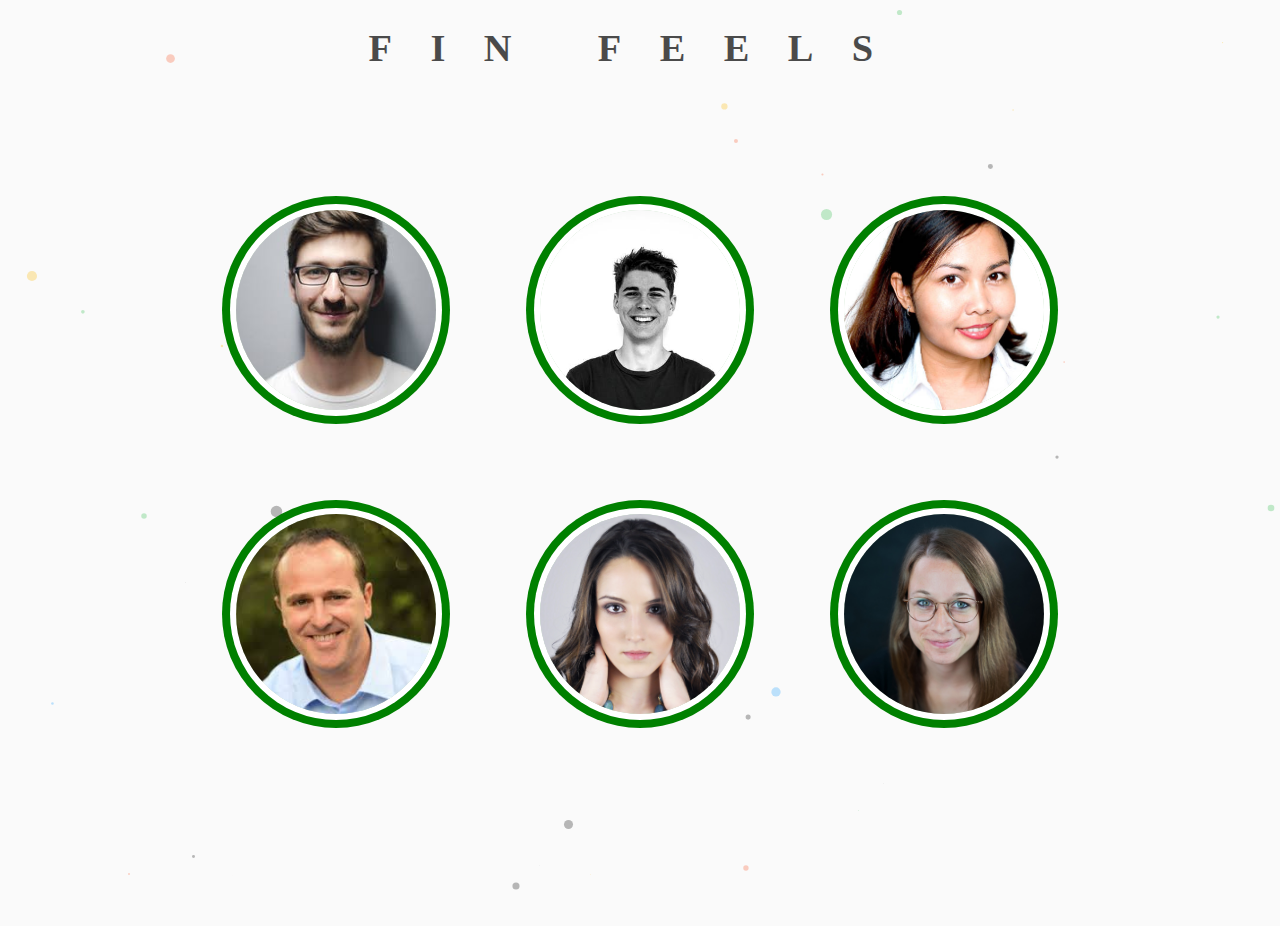
==== index.html @ 68ea3d64 "Day One Completion" ====
<!DOCTYPE html>
<html lang="en">

<head>
	<meta charset="utf-8">
	<meta name="viewport" content="width=device-width, initial-scale=1.0, maximum-scale=1.0, user-scalable=0">
	<link rel="stylesheet" href="index.css">
	<title>FinFeelings</title>
</head>

<body>
	<div id="main">
		<div id="title">
			<h1>FIN FEELS</h1>
		</div>
		<div id="profiles">
			<div class="bubble" id="b1" style="background-image: url(p1.jpeg)">
			</div>
			<div class="bubble" id="b2" style="background-image: url(p2.jpeg)">
			</div>
			<div class="bubble" id="b3" style="background-image: url(p3.jpeg)">
			</div>
			<div class="bubble" id="b4" style="background-image: url(p4.jpeg)">
			</div>
			<div class="bubble" id="b5" style="background-image: url(p5.jpeg)">
			</div>
			<div class="bubble" id="b6" style="background-image: url(p6.jpeg)">
			</div>
			<div class="bubble" id="b7" style="background-image: url(p7.jpeg)">
			</div>
			<div class="bubble" id="b8" style="background-image: url(p8.jpeg)">
			</div>
			<div class="bubble" id="b9" style="background-image: url(p9.jpeg)">
			</div>
			<div class="bubble" id="b10" style="background-image: url(p10.jpeg)">
			</div>
			<div class="bubble" id="b11">
			</div>
			<div class="bubble" id="b12">
			</div>
			<div class="bubble" id="b13">
			</div>
			<div class="bubble" id="b14">
			</div>
			<div class="bubble" id="b15">
			</div>
			<div class="bubble" id="b16">
			</div>
			<div class="bubble" id="b17">
			</div>
			<div class="bubble" id="b18">
			</div>
			<div class="bubble" id="b19">
			</div>
			<div class="bubble" id="b20">
			</div>
		</div>
		<!--<div id="bottom"></div>-->
	</div>
</body>

<script src="ball.js"></script>
<script src="index.js"></script>

</html>
---- index.css ----
/* index.css */
html {
	height:100%;
}

body {
	height:100%;
  	margin:0;
  	padding:0;
  	background: #FAFAFA;
}

#title {
	width: 100%;
	height: 10%;
}

#title h1 {
	text-align: center;
	font-size: 3vmax;
	letter-spacing: 3vw;
	opacity: .7;
}

.ball {
  	position: absolute;
  	border-radius: 100%;
  	opacity: 0.3;
  	z-index: -1;
}

#profiles {
	width: 80vw;
	max-height: 70vh;
	margin: auto;
	margin-top: 10vh;
	text-align: center;
	overflow: scroll;
}

.bubble {
	border-radius: 50%;
	background-position: center;
	background-size: cover;
	width: 200px;
	height: 200px;
	display: inline-block;
	margin: 50px;
	box-shadow: 0 0 0 3px white, 
                0 0 0 6px white, 
                0 0 0 14px green;
    z-index: 5;
}

.bubble:hover {
	cursor: pointer;
	opacity: .5;
}

#bottom {
	width: 100%;
	height: 25px;
	background: black;
	margin-top: 50px;
	margin-bottom: 0;
}
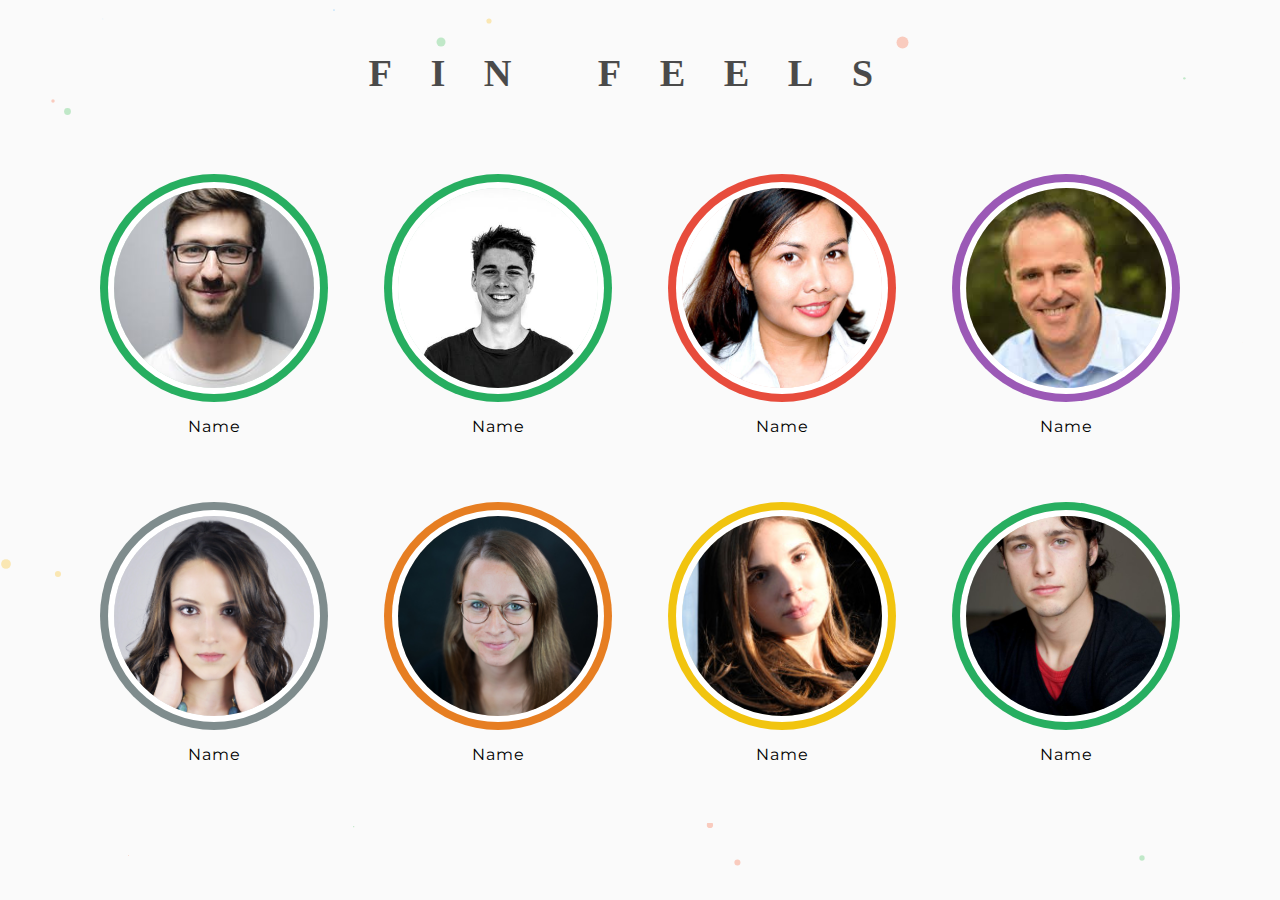
==== commit 82b90a67: "Update Home Page" ====
--- a/index.html
+++ b/index.html
@@ -4,6 +4,7 @@
 <head>
 	<meta charset="utf-8">
 	<meta name="viewport" content="width=device-width, initial-scale=1.0, maximum-scale=1.0, user-scalable=0">
+	<link href="https://fonts.googleapis.com/css?family=Montserrat" rel="stylesheet">
 	<link rel="stylesheet" href="index.css">
 	<title>FinFeelings</title>
 </head>
@@ -13,50 +14,90 @@
 		<div id="title">
 			<h1>FIN FEELS</h1>
 		</div>
-		<div id="profiles">
-			<div class="bubble" id="b1" style="background-image: url(p1.jpeg)">
+		<div id="profiles" onscroll="resize()">
+			<div class="profile">
+				<div class="bubble bubble-happy" id="b1" style="background-image: url(p1.jpeg)"></div>
+				<span>Name</span>
 			</div>
-			<div class="bubble" id="b2" style="background-image: url(p2.jpeg)">
+			<div class="profile">
+				<div class="bubble bubble-happy" id="b2" style="background-image: url(p2.jpeg)"></div>
+				<span>Name</span>
 			</div>
-			<div class="bubble" id="b3" style="background-image: url(p3.jpeg)">
+			<div class="profile">
+				<div class="bubble bubble-angry" id="b3" style="background-image: url(p3.jpeg)"></div>
+				<span>Name</span>
 			</div>
-			<div class="bubble" id="b4" style="background-image: url(p4.jpeg)">
+			<div class="profile">
+				<div class="bubble bubble-inspired" id="b4" style="background-image: url(p4.jpeg)"></div>
+				<span>Name</span>
 			</div>
-			<div class="bubble" id="b5" style="background-image: url(p5.jpeg)">
+			<div class="profile">
+				<div class="bubble bubble-other" id="b5" style="background-image: url(p5.jpeg)"></div>
+				<span>Name</span>
 			</div>
-			<div class="bubble" id="b6" style="background-image: url(p6.jpeg)">
+			<div class="profile">
+				<div class="bubble bubble-friendly" id="b6" style="background-image: url(p6.jpeg)"></div>
+				<span>Name</span>
 			</div>
-			<div class="bubble" id="b7" style="background-image: url(p7.jpeg)">
+			<div class="profile">
+				<div class="bubble bubble-surprised" id="b7" style="background-image: url(p7.jpeg)"></div>
+				<span>Name</span>
 			</div>
-			<div class="bubble" id="b8" style="background-image: url(p8.jpeg)">
+			<div class="profile">
+				<div class="bubble bubble-happy" id="b8" style="background-image: url(p8.jpeg)"></div>
+				<span>Name</span>
 			</div>
-			<div class="bubble" id="b9" style="background-image: url(p9.jpeg)">
+			<div class="profile">
+				<div class="bubble bubble-sad" id="b9" style="background-image: url(p9.jpeg)"></div>
+				<span>Name</span>
 			</div>
-			<div class="bubble" id="b10" style="background-image: url(p10.jpeg)">
+			<div class="profile">
+				<div class="bubble bubble-sad" id="b10" style="background-image: url(p10.jpeg)"></div>
+				<span>Name</span>
 			</div>
-			<div class="bubble" id="b11">
+			<div class="profile">
+				<div class="bubble bubble-happy" id="b11" style="background-image: url(avatar.jpeg)"></div>
+				<span>Name</span>
 			</div>
-			<div class="bubble" id="b12">
+			<div class="profile">
+				<div class="bubble bubble-angry" id="b12" style="background-image: url(avatar.jpeg)"></div>
+				<span>Name</span>
 			</div>
-			<div class="bubble" id="b13">
+			<div class="profile">
+				<div class="bubble bubble-inspired" id="b13" style="background-image: url(avatar.jpeg)"></div>
+				<span>Name</span>
 			</div>
-			<div class="bubble" id="b14">
+			<div class="profile">
+				<div class="bubble bubble-happy" id="b14" style="background-image: url(avatar.jpeg)"></div>
+				<span>Name</span>
 			</div>
-			<div class="bubble" id="b15">
+			<div class="profile">
+				<div class="bubble bubble-happy" id="b15" style="background-image: url(avatar.jpeg)"></div>
+				<span>Name</span>
 			</div>
-			<div class="bubble" id="b16">
+			<div class="profile">
+				<div class="bubble bubble-happy" id="b16" style="background-image: url(avatar.jpeg)"></div>
+				<span>Name</span>
 			</div>
-			<div class="bubble" id="b17">
+			<div class="profile">
+				<div class="bubble bubble-happy" id="b17" style="background-image: url(avatar.jpeg)"></div>
+				<span>Name</span>
 			</div>
-			<div class="bubble" id="b18">
+			<div class="profile">
+				<div class="bubble bubble-happy" id="b18" style="background-image: url(avatar.jpeg)"></div>
+				<span>Name</span>
 			</div>
-			<div class="bubble" id="b19">
+			<div class="profile">
+				<div class="bubble bubble-happy" id="b19" style="background-image: url(avatar.jpeg)"></div>
+				<span>Name</span>
 			</div>
-			<div class="bubble" id="b20">
+			<div class="profile">
+				<div class="bubble bubble-happy" id="b20" style="background-image: url(avatar.jpeg)"></div>
+				<span>Name</span>
 			</div>
 		</div>
-		<!--<div id="bottom"></div>-->
 	</div>
+	<!--<div id="footer"></div>-->
 </body>
 
 <script src="ball.js"></script>
--- a/index.css
+++ b/index.css
@@ -1,4 +1,8 @@
 /* index.css */
+
+
+
+/* ----- Overall Section ----- */
 html {
 	height:100%;
 }
@@ -10,9 +14,16 @@
   	background: #FAFAFA;
 }
 
+#main {
+	height: 100%;
+}
+
+
+/* ----- Header Section----- */
 #title {
 	width: 100%;
 	height: 10%;
+	padding-top: 2%;
 }
 
 #title h1 {
@@ -22,6 +33,9 @@
 	opacity: .7;
 }
 
+
+
+/* ----- Background Balls Section ----- */
 .ball {
   	position: absolute;
   	border-radius: 100%;
@@ -29,27 +43,39 @@
   	z-index: -1;
 }
 
+
+
+/* ----- ScrollBar Section ----- */
+::-webkit-scrollbar {
+    width: 0px;  /* remove scrollbar space */
+}
+
+
+
+/* ----- ScrollBar Section ----- */
 #profiles {
-	width: 80vw;
-	max-height: 70vh;
+	width: 90vw;
+	max-height: 75%;
 	margin: auto;
-	margin-top: 10vh;
+	margin-top: 2.5%;
+	margin-bottom: 0;
 	text-align: center;
 	overflow: scroll;
+	overflow-x: hidden;
+	background: #FAFAFA;
 }
 
-.bubble {
-	border-radius: 50%;
-	background-position: center;
-	background-size: cover;
-	width: 200px;
-	height: 200px;
+.profile {
 	display: inline-block;
-	margin: 50px;
-	box-shadow: 0 0 0 3px white, 
-                0 0 0 6px white, 
-                0 0 0 14px green;
-    z-index: 5;
+	margin: 40px;
+}
+
+.profile span {
+	display: block;
+	margin-top: 25px;
+	font-family: Montserrat;
+	font-size: 16px;
+	letter-spacing: 1px;
 }
 
 .bubble:hover {
@@ -57,10 +83,67 @@
 	opacity: .5;
 }
 
-#bottom {
+.bubble {
+	border-radius: 50%;
+	background-position: center;
+	background-size: cover;
+	display: inline-block;
+	width: 200px;
+	height: 200px;
+	z-index: 5
+}
+
+.bubble-inspired {
+	box-shadow: 0 0 0 3px white, 
+                0 0 0 6px white, 
+                0 0 0 14px #9b59b6;
+}
+
+.bubble-sad {
+	box-shadow: 0 0 0 3px white, 
+                0 0 0 6px white, 
+                0 0 0 14px #3498db;
+}
+
+.bubble-happy {
+	box-shadow: 0 0 0 3px white, 
+                0 0 0 6px white, 
+                0 0 0 14px #27ae60;
+}
+
+.bubble-surprised {
+	box-shadow: 0 0 0 3px white, 
+                0 0 0 6px white, 
+                0 0 0 14px #f1c40f;
+}
+
+.bubble-friendly {
+	box-shadow: 0 0 0 3px white, 
+                0 0 0 6px white, 
+                0 0 0 14px #e67e22;
+}
+
+.bubble-angry {
+	box-shadow: 0 0 0 3px white, 
+                0 0 0 6px white, 
+                0 0 0 14px #e74c3c;
+}
+
+.bubble-other {
+	box-shadow: 0 0 0 3px white, 
+                0 0 0 6px white, 
+                0 0 0 14px #7f8c8d;
+}
+
+
+
+/* ----- Footer Section----- */
+#footer {
 	width: 100%;
-	height: 25px;
-	background: black;
-	margin-top: 50px;
-	margin-bottom: 0;
+	height: 10px;
+	background: white;
+	position: fixed;
+	left: 0;
+	bottom: 0;
+	padding: 0;
 }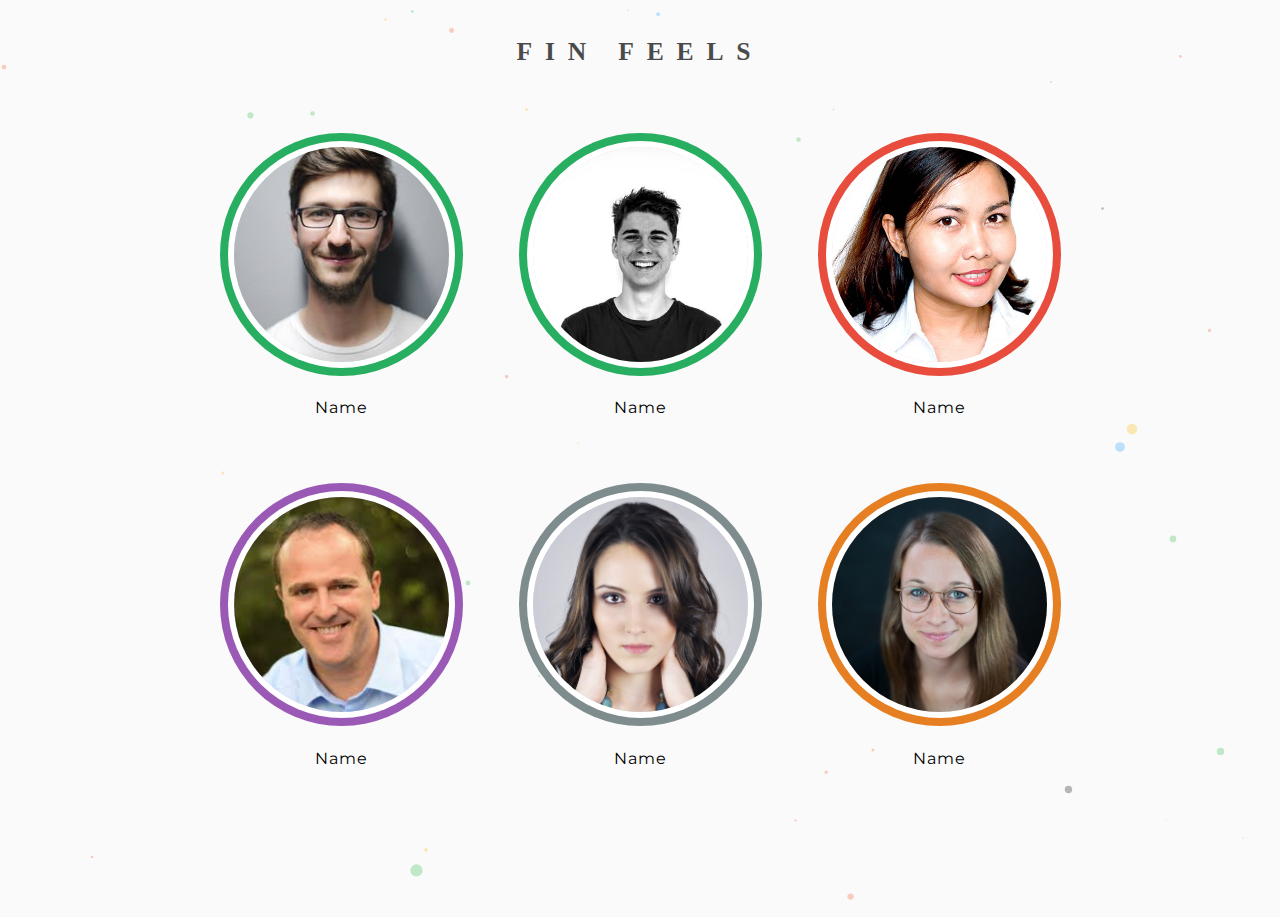
==== commit 0624dedb: "Merge branch 'master' of https://github.com/jamcorr44/fin-feelings" ====
--- a/index.html
+++ b/index.html
@@ -14,7 +14,7 @@
 		<div id="title">
 			<h1>FIN FEELS</h1>
 		</div>
-		<div id="profiles" onscroll="resize()">
+		<div id="profiles">
 			<div class="profile">
 				<div class="bubble bubble-happy" id="b1" style="background-image: url(p1.jpeg)"></div>
 				<span>Name</span>
--- a/index.css
+++ b/index.css
@@ -23,14 +23,14 @@
 #title {
 	width: 100%;
 	height: 10%;
-	padding-top: 2%;
 }
 
 #title h1 {
 	text-align: center;
-	font-size: 3vmax;
-	letter-spacing: 3vw;
+	font-size: 2vmax;
+	letter-spacing: 1vw;
 	opacity: .7;
+	padding-top: 20px;
 }
 
 
@@ -55,14 +55,13 @@
 /* ----- ScrollBar Section ----- */
 #profiles {
 	width: 90vw;
-	max-height: 75%;
+	max-height: 80%;
 	margin: auto;
-	margin-top: 2.5%;
 	margin-bottom: 0;
 	text-align: center;
 	overflow: scroll;
 	overflow-x: hidden;
-	background: #FAFAFA;
+	background: none;
 }
 
 .profile {
@@ -72,7 +71,7 @@
 
 .profile span {
 	display: block;
-	margin-top: 25px;
+	margin-top: 15%;
 	font-family: Montserrat;
 	font-size: 16px;
 	letter-spacing: 1px;
@@ -88,9 +87,8 @@
 	background-position: center;
 	background-size: cover;
 	display: inline-block;
-	width: 200px;
-	height: 200px;
-	z-index: 5
+	width: 215px;
+	height: 215px;
 }
 
 .bubble-inspired {
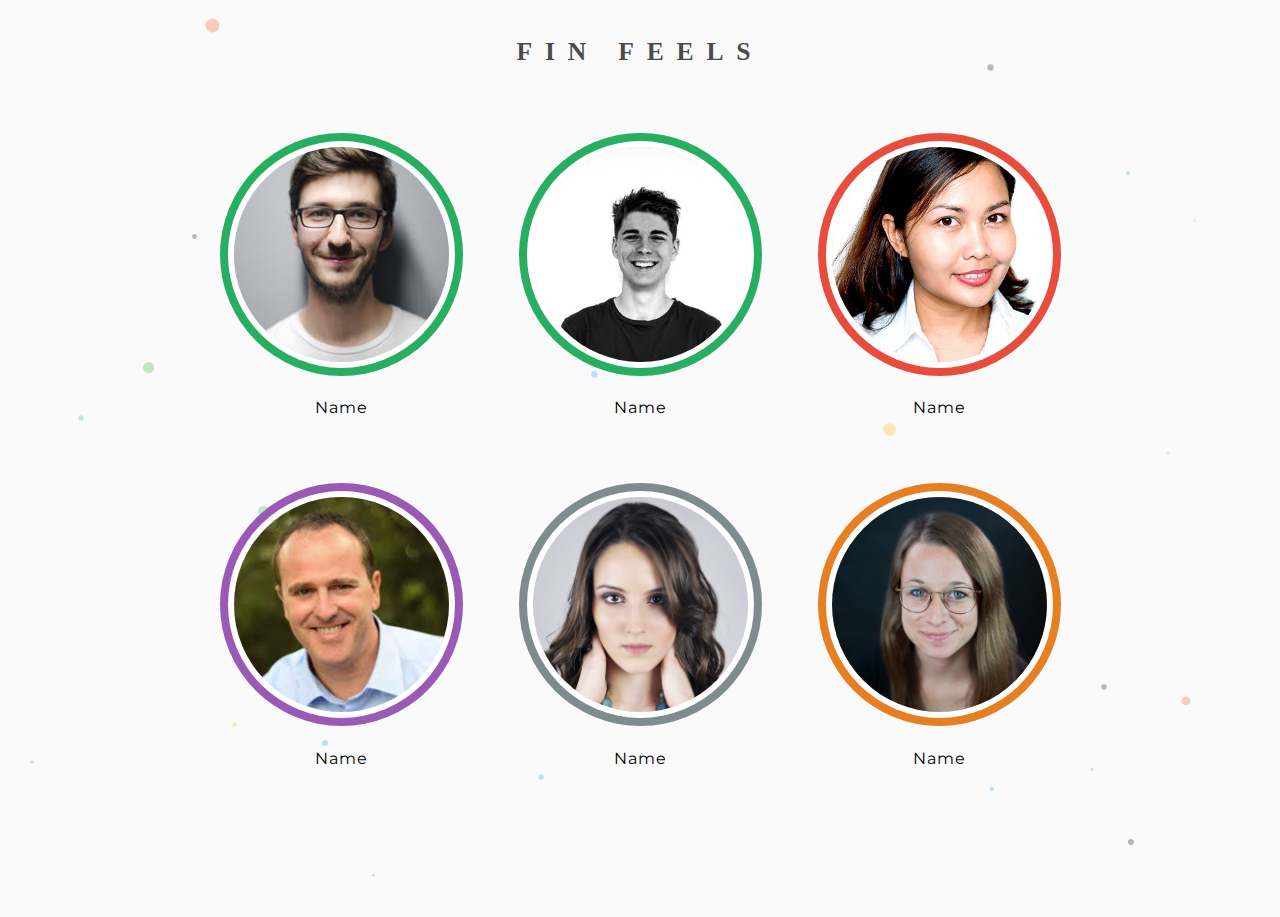
==== commit 7e25b6cf: "restructured the files" ====
--- a/index.html
+++ b/index.html
@@ -5,7 +5,7 @@
 	<meta charset="utf-8">
 	<meta name="viewport" content="width=device-width, initial-scale=1.0, maximum-scale=1.0, user-scalable=0">
 	<link href="https://fonts.googleapis.com/css?family=Montserrat" rel="stylesheet">
-	<link rel="stylesheet" href="index.css">
+	<link rel="stylesheet" href="css/index.css">
 	<title>FinFeelings</title>
 </head>
 
@@ -16,83 +16,83 @@
 		</div>
 		<div id="profiles">
 			<div class="profile">
-				<div class="bubble bubble-happy" id="b1" style="background-image: url(p1.jpeg)"></div>
+				<div class="bubble bubble-happy" id="b1" style="background-image: url(images/p1.jpeg)"></div>
 				<span>Name</span>
 			</div>
 			<div class="profile">
-				<div class="bubble bubble-happy" id="b2" style="background-image: url(p2.jpeg)"></div>
+				<div class="bubble bubble-happy" id="b2" style="background-image: url(images/p2.jpeg)"></div>
 				<span>Name</span>
 			</div>
 			<div class="profile">
-				<div class="bubble bubble-angry" id="b3" style="background-image: url(p3.jpeg)"></div>
+				<div class="bubble bubble-angry" id="b3" style="background-image: url(images/p3.jpeg)"></div>
 				<span>Name</span>
 			</div>
 			<div class="profile">
-				<div class="bubble bubble-inspired" id="b4" style="background-image: url(p4.jpeg)"></div>
+				<div class="bubble bubble-inspired" id="b4" style="background-image: url(images/p4.jpeg)"></div>
 				<span>Name</span>
 			</div>
 			<div class="profile">
-				<div class="bubble bubble-other" id="b5" style="background-image: url(p5.jpeg)"></div>
+				<div class="bubble bubble-other" id="b5" style="background-image: url(images/p5.jpeg)"></div>
 				<span>Name</span>
 			</div>
 			<div class="profile">
-				<div class="bubble bubble-friendly" id="b6" style="background-image: url(p6.jpeg)"></div>
+				<div class="bubble bubble-friendly" id="b6" style="background-image: url(images/p6.jpeg)"></div>
 				<span>Name</span>
 			</div>
 			<div class="profile">
-				<div class="bubble bubble-surprised" id="b7" style="background-image: url(p7.jpeg)"></div>
+				<div class="bubble bubble-surprised" id="b7" style="background-image: url(images/p7.jpeg)"></div>
 				<span>Name</span>
 			</div>
 			<div class="profile">
-				<div class="bubble bubble-happy" id="b8" style="background-image: url(p8.jpeg)"></div>
+				<div class="bubble bubble-happy" id="b8" style="background-image: url(images/p8.jpeg)"></div>
 				<span>Name</span>
 			</div>
 			<div class="profile">
-				<div class="bubble bubble-sad" id="b9" style="background-image: url(p9.jpeg)"></div>
+				<div class="bubble bubble-sad" id="b9" style="background-image: url(images/p9.jpeg)"></div>
 				<span>Name</span>
 			</div>
 			<div class="profile">
-				<div class="bubble bubble-sad" id="b10" style="background-image: url(p10.jpeg)"></div>
+				<div class="bubble bubble-sad" id="b10" style="background-image: url(images/p10.jpeg)"></div>
 				<span>Name</span>
 			</div>
 			<div class="profile">
-				<div class="bubble bubble-happy" id="b11" style="background-image: url(avatar.jpeg)"></div>
+				<div class="bubble bubble-happy" id="b11" style="background-image: url(images/avatar.jpeg)"></div>
 				<span>Name</span>
 			</div>
 			<div class="profile">
-				<div class="bubble bubble-angry" id="b12" style="background-image: url(avatar.jpeg)"></div>
+				<div class="bubble bubble-angry" id="b12" style="background-image: url(images/avatar.jpeg)"></div>
 				<span>Name</span>
 			</div>
 			<div class="profile">
-				<div class="bubble bubble-inspired" id="b13" style="background-image: url(avatar.jpeg)"></div>
+				<div class="bubble bubble-inspired" id="b13" style="background-image: url(images/avatar.jpeg)"></div>
 				<span>Name</span>
 			</div>
 			<div class="profile">
-				<div class="bubble bubble-happy" id="b14" style="background-image: url(avatar.jpeg)"></div>
+				<div class="bubble bubble-happy" id="b14" style="background-image: url(images/avatar.jpeg)"></div>
 				<span>Name</span>
 			</div>
 			<div class="profile">
-				<div class="bubble bubble-happy" id="b15" style="background-image: url(avatar.jpeg)"></div>
+				<div class="bubble bubble-happy" id="b15" style="background-image: url(images/avatar.jpeg)"></div>
 				<span>Name</span>
 			</div>
 			<div class="profile">
-				<div class="bubble bubble-happy" id="b16" style="background-image: url(avatar.jpeg)"></div>
+				<div class="bubble bubble-happy" id="b16" style="background-image: url(images/avatar.jpeg)"></div>
 				<span>Name</span>
 			</div>
 			<div class="profile">
-				<div class="bubble bubble-happy" id="b17" style="background-image: url(avatar.jpeg)"></div>
+				<div class="bubble bubble-happy" id="b17" style="background-image: url(images/avatar.jpeg)"></div>
 				<span>Name</span>
 			</div>
 			<div class="profile">
-				<div class="bubble bubble-happy" id="b18" style="background-image: url(avatar.jpeg)"></div>
+				<div class="bubble bubble-happy" id="b18" style="background-image: url(images/avatar.jpeg)"></div>
 				<span>Name</span>
 			</div>
 			<div class="profile">
-				<div class="bubble bubble-happy" id="b19" style="background-image: url(avatar.jpeg)"></div>
+				<div class="bubble bubble-happy" id="b19" style="background-image: url(images/avatar.jpeg)"></div>
 				<span>Name</span>
 			</div>
 			<div class="profile">
-				<div class="bubble bubble-happy" id="b20" style="background-image: url(avatar.jpeg)"></div>
+				<div class="bubble bubble-happy" id="b20" style="background-image: url(images/avatar.jpeg)"></div>
 				<span>Name</span>
 			</div>
 		</div>
@@ -100,7 +100,7 @@
 	<!--<div id="footer"></div>-->
 </body>
 
-<script src="ball.js"></script>
-<script src="index.js"></script>
+<script src="js/ball.js"></script>
+<script src="js/index.js"></script>
 
 </html>--- a/css/index.css
+++ b/css/index.css
@@ -0,0 +1,147 @@
+/* index.css */
+
+
+
+/* ----- Overall Section ----- */
+html {
+	height:100%;
+}
+
+body {
+	height:100%;
+  	margin:0;
+  	padding:0;
+  	background: #FAFAFA;
+}
+
+#main {
+	height: 100%;
+}
+
+
+/* ----- Header Section----- */
+#title {
+	width: 100%;
+	height: 10%;
+}
+
+#title h1 {
+	text-align: center;
+	font-size: 2vmax;
+	letter-spacing: 1vw;
+	opacity: .7;
+	padding-top: 20px;
+}
+
+
+
+/* ----- Background Balls Section ----- */
+.ball {
+  	position: absolute;
+  	border-radius: 100%;
+  	opacity: 0.3;
+  	z-index: -1;
+}
+
+
+
+/* ----- ScrollBar Section ----- */
+::-webkit-scrollbar {
+    width: 0px;  /* remove scrollbar space */
+}
+
+
+
+/* ----- ScrollBar Section ----- */
+#profiles {
+	width: 90vw;
+	max-height: 80%;
+	margin: auto;
+	margin-bottom: 0;
+	text-align: center;
+	overflow: scroll;
+	overflow-x: hidden;
+	background: none;
+}
+
+.profile {
+	display: inline-block;
+	margin: 40px;
+}
+
+.profile span {
+	display: block;
+	margin-top: 15%;
+	font-family: Montserrat;
+	font-size: 16px;
+	letter-spacing: 1px;
+}
+
+.bubble:hover {
+	cursor: pointer;
+	opacity: .5;
+}
+
+.bubble {
+	border-radius: 50%;
+	background-position: center;
+	background-size: cover;
+	display: inline-block;
+	width: 215px;
+	height: 215px;
+}
+
+.bubble-inspired {
+	box-shadow: 0 0 0 3px white, 
+                0 0 0 6px white, 
+                0 0 0 14px #9b59b6;
+}
+
+.bubble-sad {
+	box-shadow: 0 0 0 3px white, 
+                0 0 0 6px white, 
+                0 0 0 14px #3498db;
+}
+
+.bubble-happy {
+	box-shadow: 0 0 0 3px white, 
+                0 0 0 6px white, 
+                0 0 0 14px #27ae60;
+}
+
+.bubble-surprised {
+	box-shadow: 0 0 0 3px white, 
+                0 0 0 6px white, 
+                0 0 0 14px #f1c40f;
+}
+
+.bubble-friendly {
+	box-shadow: 0 0 0 3px white, 
+                0 0 0 6px white, 
+                0 0 0 14px #e67e22;
+}
+
+.bubble-angry {
+	box-shadow: 0 0 0 3px white, 
+                0 0 0 6px white, 
+                0 0 0 14px #e74c3c;
+}
+
+.bubble-other {
+	box-shadow: 0 0 0 3px white, 
+                0 0 0 6px white, 
+                0 0 0 14px #7f8c8d;
+}
+
+
+
+/* ----- Footer Section----- */
+#footer {
+	width: 100%;
+	height: 10px;
+	background: white;
+	position: fixed;
+	left: 0;
+	bottom: 0;
+	padding: 0;
+}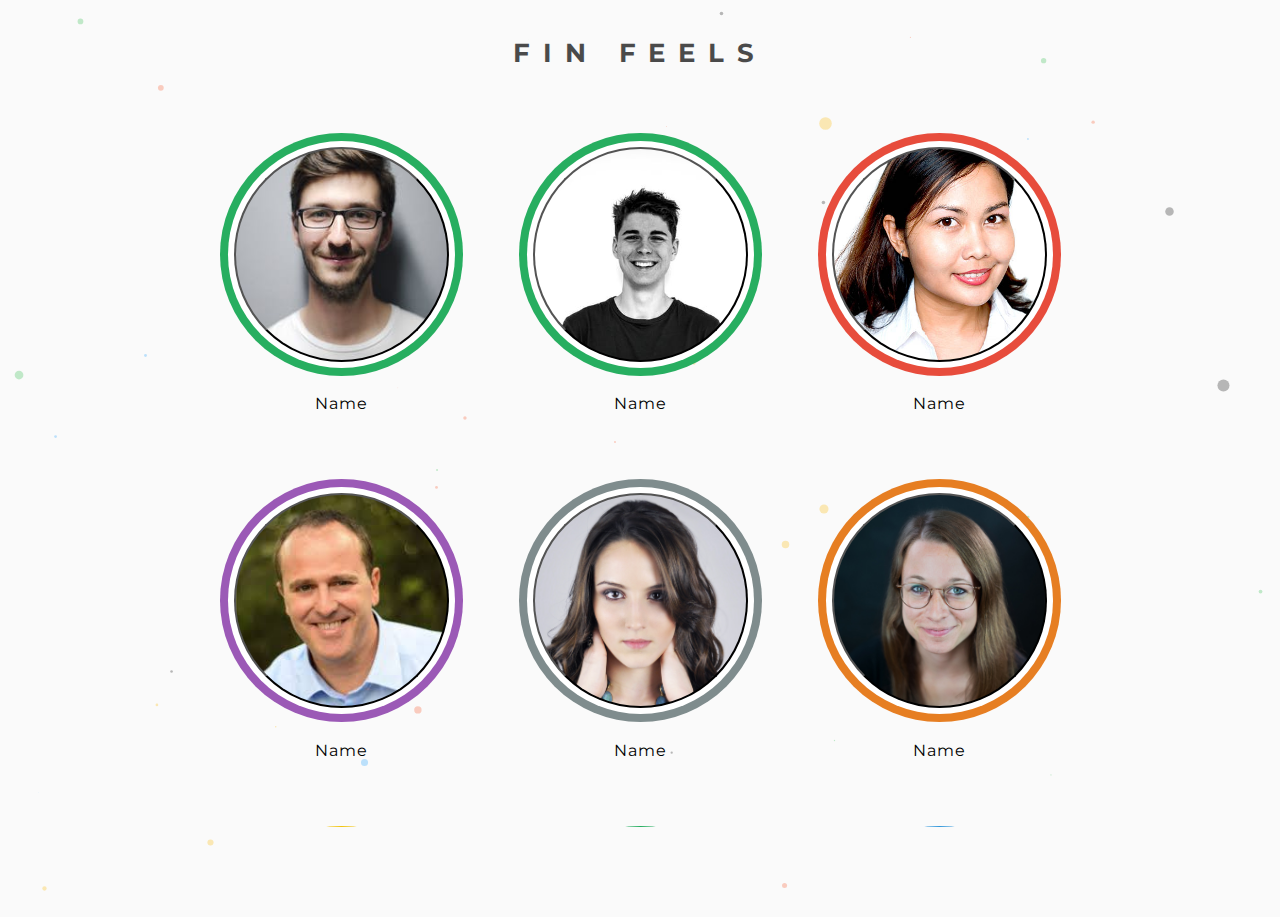
==== commit c20fb5c7: "Update UI" ====
--- a/index.html
+++ b/index.html
@@ -5,8 +5,13 @@
 	<meta charset="utf-8">
 	<meta name="viewport" content="width=device-width, initial-scale=1.0, maximum-scale=1.0, user-scalable=0">
 	<link href="https://fonts.googleapis.com/css?family=Montserrat" rel="stylesheet">
+	<link href="https://fonts.googleapis.com/css?family=Abril+Fatface" rel="stylesheet">
 	<link rel="stylesheet" href="css/index.css">
-	<title>FinFeelings</title>
+	<!-- animsition.css -->
+	<link rel="stylesheet" href="../dist/css/animsition.min.css">
+	<!-- jQuery -->
+	<script src="https://ajax.googleapis.com/ajax/libs/jquery/1.11.0/jquery.min.js"></script>
+	<title>Fin Feels</title>
 </head>
 
 <body>
@@ -16,83 +21,123 @@
 		</div>
 		<div id="profiles">
 			<div class="profile">
-				<div class="bubble bubble-happy" id="b1" style="background-image: url(images/p1.jpeg)"></div>
+				<a href="profile.html" class="animsition-link">
+					<button class="bubble bubble-happy hvr-grow" id="b1" style="background-image: url(images/p1.jpeg)"></button>
+				</a>
 				<span>Name</span>
 			</div>
 			<div class="profile">
-				<div class="bubble bubble-happy" id="b2" style="background-image: url(images/p2.jpeg)"></div>
+				<a href="profile.html">
+					<button class="bubble bubble-happy hvr-grow" id="b2" style="background-image: url(images/p2.jpeg)"></button>
+				</a>
 				<span>Name</span>
 			</div>
 			<div class="profile">
-				<div class="bubble bubble-angry" id="b3" style="background-image: url(images/p3.jpeg)"></div>
+				<a href="profile.html">
+					<button class="bubble bubble-angry hvr-grow" id="b3" style="background-image: url(images/p3.jpeg)"></button>
+				</a>
 				<span>Name</span>
 			</div>
 			<div class="profile">
-				<div class="bubble bubble-inspired" id="b4" style="background-image: url(images/p4.jpeg)"></div>
+				<a href="profile.html">
+					<button class="bubble bubble-inspired hvr-grow" id="b4" style="background-image: url(images/p4.jpeg)"></button>
+				</a>
 				<span>Name</span>
 			</div>
 			<div class="profile">
-				<div class="bubble bubble-other" id="b5" style="background-image: url(images/p5.jpeg)"></div>
+				<a href="profile.html">
+					<button class="bubble bubble-other hvr-grow" id="b5" style="background-image: url(images/p5.jpeg)"></button>
+				</a>
 				<span>Name</span>
 			</div>
 			<div class="profile">
-				<div class="bubble bubble-friendly" id="b6" style="background-image: url(images/p6.jpeg)"></div>
+				<a href="profile.html">
+					<button class="bubble bubble-friendly hvr-grow" id="b6" style="background-image: url(images/p6.jpeg)"></button>
+				</a>
 				<span>Name</span>
 			</div>
 			<div class="profile">
-				<div class="bubble bubble-surprised" id="b7" style="background-image: url(images/p7.jpeg)"></div>
+				<a href="profile.html">
+					<button class="bubble bubble-surprised hvr-grow" id="b7" style="background-image: url(images/p7.jpeg)"></button>
+				</a>
 				<span>Name</span>
 			</div>
 			<div class="profile">
-				<div class="bubble bubble-happy" id="b8" style="background-image: url(images/p8.jpeg)"></div>
+				<a href="profile.html">
+					<button class="bubble bubble-happy hvr-grow" id="b8" style="background-image: url(images/p8.jpeg)"></button>
+				</a>
 				<span>Name</span>
 			</div>
 			<div class="profile">
-				<div class="bubble bubble-sad" id="b9" style="background-image: url(images/p9.jpeg)"></div>
+				<a href="profile.html">
+					<button class="bubble bubble-sad hvr-grow" id="b9" style="background-image: url(images/p9.jpeg)"></button>
+				</a>
 				<span>Name</span>
 			</div>
 			<div class="profile">
-				<div class="bubble bubble-sad" id="b10" style="background-image: url(images/p10.jpeg)"></div>
+				<a href="profile.html">
+					<button class="bubble bubble-sad hvr-grow" id="b10" style="background-image: url(images/p10.jpeg)"></button>
+				</a>
 				<span>Name</span>
 			</div>
 			<div class="profile">
-				<div class="bubble bubble-happy" id="b11" style="background-image: url(images/avatar.jpeg)"></div>
+				<a href="profile.html">
+					<button class="bubble bubble-happy hvr-grow" id="b11" style="background-image: url(images/avatar.jpeg)"></button>
+				</a>
 				<span>Name</span>
 			</div>
 			<div class="profile">
-				<div class="bubble bubble-angry" id="b12" style="background-image: url(images/avatar.jpeg)"></div>
+				<a href="profile.html">
+					<button class="bubble bubble-angry hvr-grow" id="b12" style="background-image: url(images/avatar.jpeg)"></button>
+				</a>
 				<span>Name</span>
 			</div>
 			<div class="profile">
-				<div class="bubble bubble-inspired" id="b13" style="background-image: url(images/avatar.jpeg)"></div>
+				<a href="profile.html">
+					<button class="bubble bubble-inspired hvr-grow" id="b13" style="background-image: url(images/avatar.jpeg)"></button>
+				</a>
 				<span>Name</span>
 			</div>
 			<div class="profile">
-				<div class="bubble bubble-happy" id="b14" style="background-image: url(images/avatar.jpeg)"></div>
+				<a href="profile.html">
+					<button class="bubble bubble-happy hvr-grow" id="b14" style="background-image: url(images/avatar.jpeg)"></button>
+				</a>
 				<span>Name</span>
 			</div>
 			<div class="profile">
-				<div class="bubble bubble-happy" id="b15" style="background-image: url(images/avatar.jpeg)"></div>
+				<a href="profile.html">
+					<button class="bubble bubble-happy hvr-grow" id="b15" style="background-image: url(images/avatar.jpeg)"></button>
+				</a>
 				<span>Name</span>
 			</div>
 			<div class="profile">
-				<div class="bubble bubble-happy" id="b16" style="background-image: url(images/avatar.jpeg)"></div>
+				<a href="profile.html">
+					<button class="bubble bubble-happy hvr-grow" id="b16" style="background-image: url(images/avatar.jpeg)"></button>
+				</a>
 				<span>Name</span>
 			</div>
 			<div class="profile">
-				<div class="bubble bubble-happy" id="b17" style="background-image: url(images/avatar.jpeg)"></div>
+				<a href="profile.html">
+					<button class="bubble bubble-happy hvr-grow" id="b17" style="background-image: url(images/avatar.jpeg)"></button>
+				</a>
 				<span>Name</span>
 			</div>
 			<div class="profile">
-				<div class="bubble bubble-happy" id="b18" style="background-image: url(images/avatar.jpeg)"></div>
+				<a href="profile.html">
+					<button class="bubble bubble-happy hvr-grow" id="b18" style="background-image: url(images/avatar.jpeg)"></button>
+				</a>
 				<span>Name</span>
 			</div>
 			<div class="profile">
-				<div class="bubble bubble-happy" id="b19" style="background-image: url(images/avatar.jpeg)"></div>
+				<a href="profile.html">
+					<button class="bubble bubble-happy hvr-grow" id="b19" style="background-image: url(images/avatar.jpeg)"></button>
+				</a>
 				<span>Name</span>
 			</div>
 			<div class="profile">
-				<div class="bubble bubble-happy" id="b20" style="background-image: url(images/avatar.jpeg)"></div>
+				<a href="profile.html">
+					<button class="bubble bubble-happy hvr-grow" id="b20" style="background-image: url(images/avatar.jpeg)"></button>
+				</a>
 				<span>Name</span>
 			</div>
 		</div>
@@ -102,5 +147,7 @@
 
 <script src="js/ball.js"></script>
 <script src="js/index.js"></script>
+<!-- animsition.js -->
+<script src="js/animsition.min.js"></script>
 
 </html>--- a/css/index.css
+++ b/css/index.css
@@ -27,6 +27,7 @@
 
 #title h1 {
 	text-align: center;
+	font-family: 'Montserrat';
 	font-size: 2vmax;
 	letter-spacing: 1vw;
 	opacity: .7;
@@ -79,7 +80,11 @@
 
 .bubble:hover {
 	cursor: pointer;
-	opacity: .5;
+	opacity: 0.9;
+}
+
+.bubble:focus {
+	outline:0;
 }
 
 .bubble {
@@ -144,4 +149,24 @@
 	left: 0;
 	bottom: 0;
 	padding: 0;
+}
+
+
+
+/* ----- Pop Button Section----- */
+/* ----- CSS Code by Ian Lunn----- */
+/* Grow */
+.hvr-grow {
+  display: inline-block;
+  vertical-align: middle;
+  -webkit-transform: perspective(1px) translateZ(0);
+  transform: perspective(1px) translateZ(0);
+  -webkit-transition-duration: 0.3s;
+  transition-duration: 0.3s;
+  -webkit-transition-property: transform;
+  transition-property: transform;
+}
+.hvr-grow:hover, .hvr-grow:focus, .hvr-grow:active {
+  -webkit-transform: scale(1.1);
+  transform: scale(1.1);
 }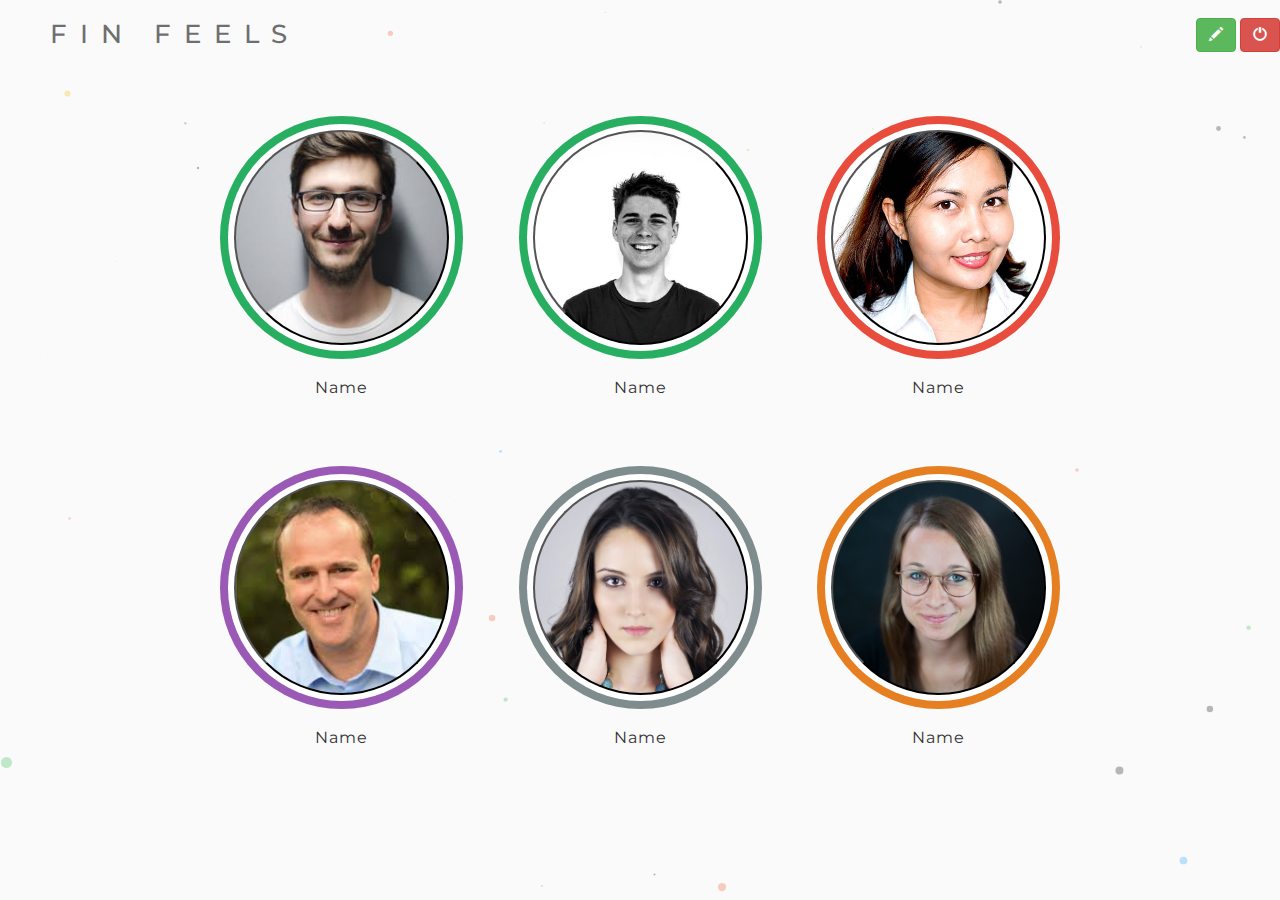
==== commit 256c2567: "Update swatch and home" ====
--- a/index.html
+++ b/index.html
@@ -6,18 +6,27 @@
 	<meta name="viewport" content="width=device-width, initial-scale=1.0, maximum-scale=1.0, user-scalable=0">
 	<link href="https://fonts.googleapis.com/css?family=Montserrat" rel="stylesheet">
 	<link href="https://fonts.googleapis.com/css?family=Abril+Fatface" rel="stylesheet">
+	<link rel="stylesheet" href="https://maxcdn.bootstrapcdn.com/bootstrap/3.3.7/css/bootstrap.min.css">
+	<script src="https://ajax.googleapis.com/ajax/libs/jquery/3.3.1/jquery.min.js"></script>
+	<script src="https://maxcdn.bootstrapcdn.com/bootstrap/3.3.7/js/bootstrap.min.js"></script>
 	<link rel="stylesheet" href="css/index.css">
-	<!-- animsition.css -->
-	<link rel="stylesheet" href="../dist/css/animsition.min.css">
-	<!-- jQuery -->
-	<script src="https://ajax.googleapis.com/ajax/libs/jquery/1.11.0/jquery.min.js"></script>
 	<title>Fin Feels</title>
 </head>
 
 <body>
 	<div id="main">
 		<div id="title">
-			<h1>FIN FEELS</h1>
+			<div id="edit">
+			  <a href="swatch.html" class="btn btn-success btn-sml">
+			    <span class="glyphicon glyphicon-pencil"></span> 
+			  </a>
+			  <a href="index.html" class="btn btn-danger btn-sml">
+			    <span class="glyphicon glyphicon-off"></span> 
+			  </a>
+			</div>
+			<div id="heading">
+				<h1>FIN FEELS</h1>
+			</div>
 		</div>
 		<div id="profiles">
 			<div class="profile">
@@ -147,7 +156,5 @@
 
 <script src="js/ball.js"></script>
 <script src="js/index.js"></script>
-<!-- animsition.js -->
-<script src="js/animsition.min.js"></script>
 
 </html>--- a/css/index.css
+++ b/css/index.css
@@ -23,15 +23,26 @@
 #title {
 	width: 100%;
 	height: 10%;
+	display; table;
 }
 
-#title h1 {
+#heading {
+	display: table-cell;
+}
+
+#heading h1 {
+	margin-left: 50px;
 	text-align: center;
 	font-family: 'Montserrat';
 	font-size: 2vmax;
 	letter-spacing: 1vw;
 	opacity: .7;
-	padding-top: 20px;
+}
+
+#edit {
+	display: table-cell;
+	float: right;
+	padding-top: 17.5px;
 }
 
 
@@ -155,7 +166,6 @@
 
 /* ----- Pop Button Section----- */
 /* ----- CSS Code by Ian Lunn----- */
-/* Grow */
 .hvr-grow {
   display: inline-block;
   vertical-align: middle;
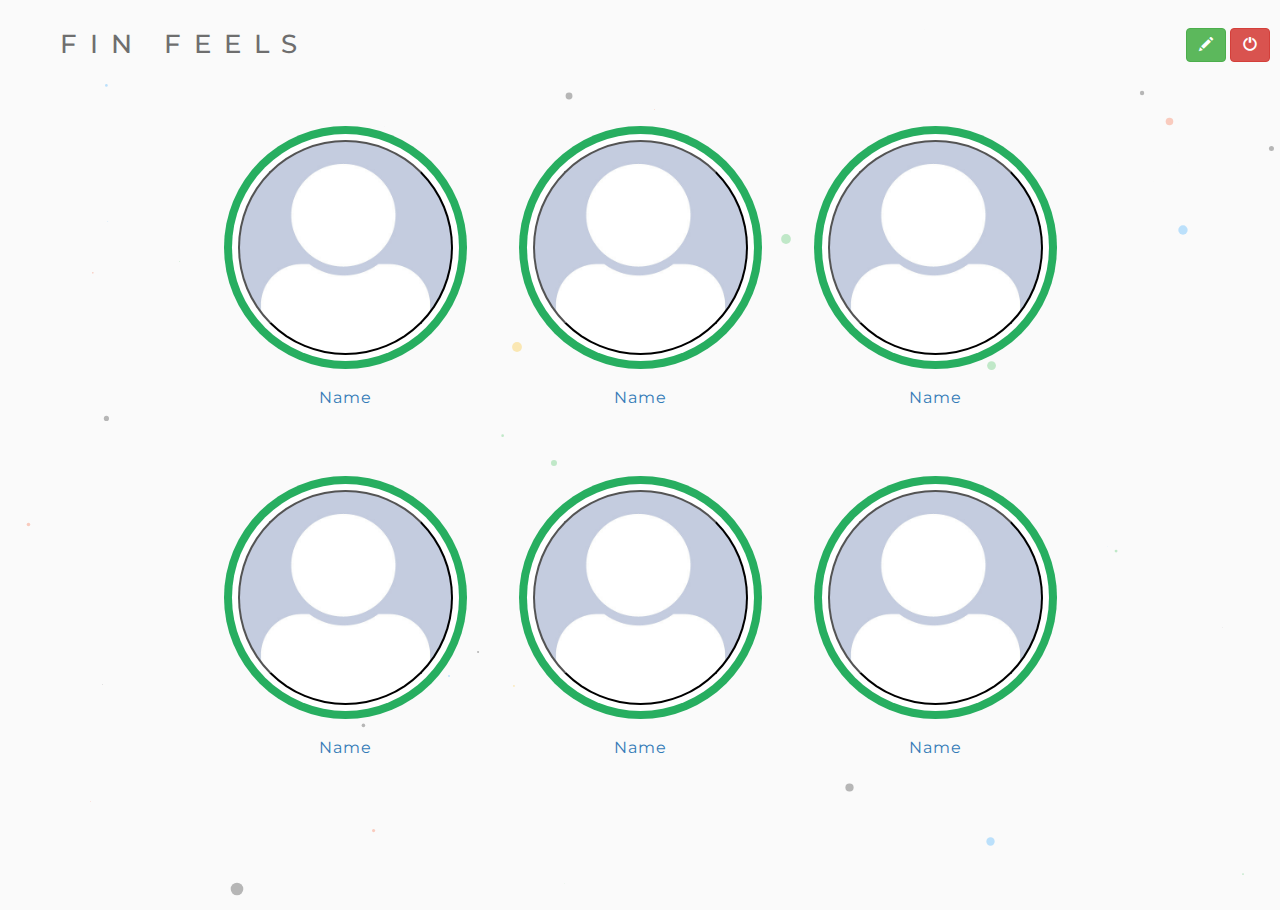
==== commit ecfcb104: "In working of transferring over to javascript database" ====
--- a/index.html
+++ b/index.html
@@ -29,7 +29,7 @@
 			</div>
 		</div>
 		<div id="profiles">
-			<div class="profile">
+			<!--<div class="profile">
 				<a href="profile.html" class="animsition-link">
 					<button class="bubble bubble-happy hvr-grow" id="b1" style="background-image: url(images/p1.jpeg)"></button>
 				</a>
@@ -148,7 +148,7 @@
 					<button class="bubble bubble-happy hvr-grow" id="b20" style="background-image: url(images/avatar.jpeg)"></button>
 				</a>
 				<span>Name</span>
-			</div>
+			</div>-->
 		</div>
 	</div>
 	<!--<div id="footer"></div>-->
@@ -156,5 +156,6 @@
 
 <script src="js/ball.js"></script>
 <script src="js/index.js"></script>
+<script src="js/db.js"></script>
 
 </html>--- a/css/index.css
+++ b/css/index.css
@@ -16,6 +16,7 @@
 
 #main {
 	height: 100%;
+	margin: 10px;
 }
 
 
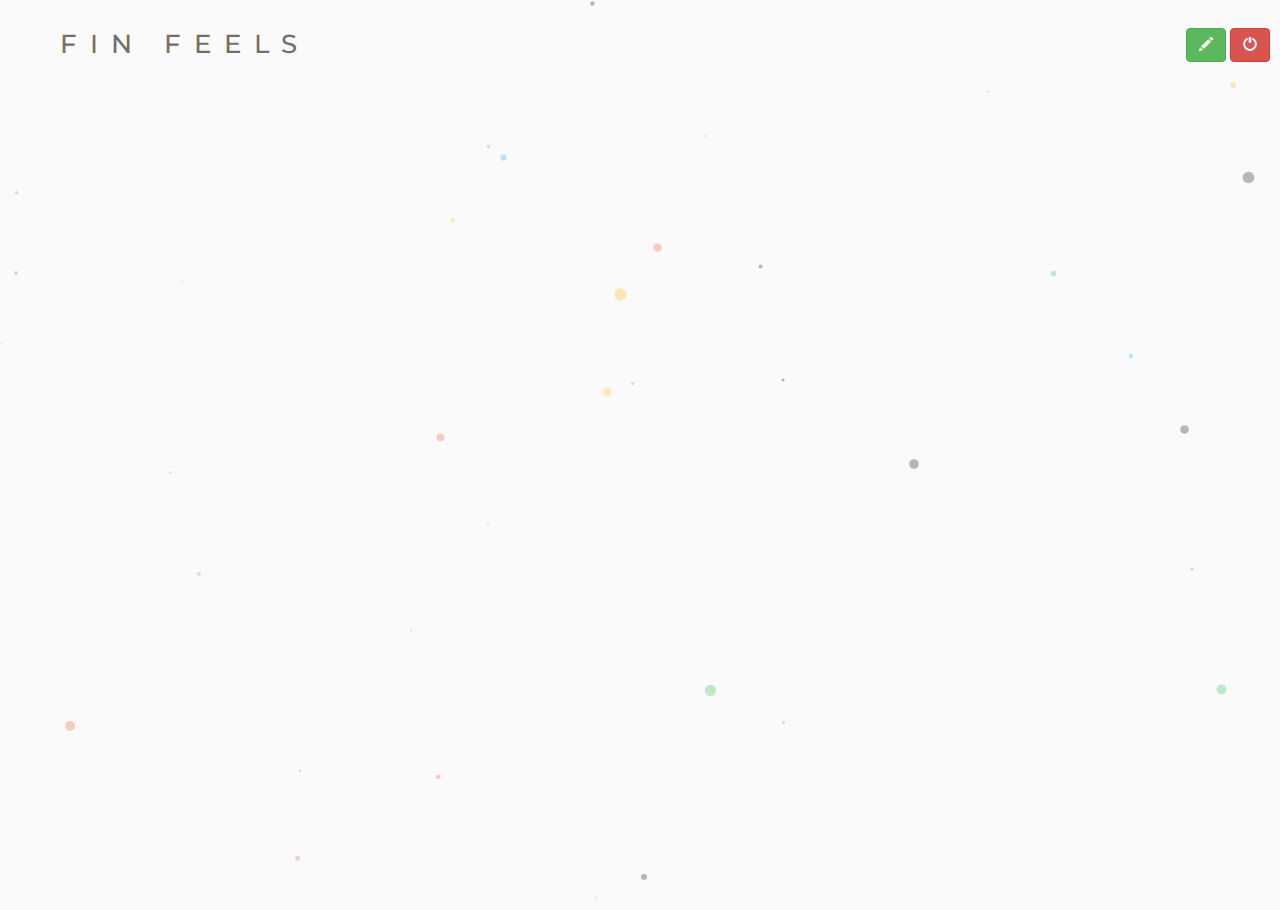
==== commit 491e3d96: "Update HomePage" ====
--- a/index.html
+++ b/index.html
@@ -28,128 +28,7 @@
 				<h1>FIN FEELS</h1>
 			</div>
 		</div>
-		<div id="profiles">
-			<!--<div class="profile">
-				<a href="profile.html" class="animsition-link">
-					<button class="bubble bubble-happy hvr-grow" id="b1" style="background-image: url(images/p1.jpeg)"></button>
-				</a>
-				<span>Name</span>
-			</div>
-			<div class="profile">
-				<a href="profile.html">
-					<button class="bubble bubble-happy hvr-grow" id="b2" style="background-image: url(images/p2.jpeg)"></button>
-				</a>
-				<span>Name</span>
-			</div>
-			<div class="profile">
-				<a href="profile.html">
-					<button class="bubble bubble-angry hvr-grow" id="b3" style="background-image: url(images/p3.jpeg)"></button>
-				</a>
-				<span>Name</span>
-			</div>
-			<div class="profile">
-				<a href="profile.html">
-					<button class="bubble bubble-inspired hvr-grow" id="b4" style="background-image: url(images/p4.jpeg)"></button>
-				</a>
-				<span>Name</span>
-			</div>
-			<div class="profile">
-				<a href="profile.html">
-					<button class="bubble bubble-other hvr-grow" id="b5" style="background-image: url(images/p5.jpeg)"></button>
-				</a>
-				<span>Name</span>
-			</div>
-			<div class="profile">
-				<a href="profile.html">
-					<button class="bubble bubble-friendly hvr-grow" id="b6" style="background-image: url(images/p6.jpeg)"></button>
-				</a>
-				<span>Name</span>
-			</div>
-			<div class="profile">
-				<a href="profile.html">
-					<button class="bubble bubble-surprised hvr-grow" id="b7" style="background-image: url(images/p7.jpeg)"></button>
-				</a>
-				<span>Name</span>
-			</div>
-			<div class="profile">
-				<a href="profile.html">
-					<button class="bubble bubble-happy hvr-grow" id="b8" style="background-image: url(images/p8.jpeg)"></button>
-				</a>
-				<span>Name</span>
-			</div>
-			<div class="profile">
-				<a href="profile.html">
-					<button class="bubble bubble-sad hvr-grow" id="b9" style="background-image: url(images/p9.jpeg)"></button>
-				</a>
-				<span>Name</span>
-			</div>
-			<div class="profile">
-				<a href="profile.html">
-					<button class="bubble bubble-sad hvr-grow" id="b10" style="background-image: url(images/p10.jpeg)"></button>
-				</a>
-				<span>Name</span>
-			</div>
-			<div class="profile">
-				<a href="profile.html">
-					<button class="bubble bubble-happy hvr-grow" id="b11" style="background-image: url(images/avatar.jpeg)"></button>
-				</a>
-				<span>Name</span>
-			</div>
-			<div class="profile">
-				<a href="profile.html">
-					<button class="bubble bubble-angry hvr-grow" id="b12" style="background-image: url(images/avatar.jpeg)"></button>
-				</a>
-				<span>Name</span>
-			</div>
-			<div class="profile">
-				<a href="profile.html">
-					<button class="bubble bubble-inspired hvr-grow" id="b13" style="background-image: url(images/avatar.jpeg)"></button>
-				</a>
-				<span>Name</span>
-			</div>
-			<div class="profile">
-				<a href="profile.html">
-					<button class="bubble bubble-happy hvr-grow" id="b14" style="background-image: url(images/avatar.jpeg)"></button>
-				</a>
-				<span>Name</span>
-			</div>
-			<div class="profile">
-				<a href="profile.html">
-					<button class="bubble bubble-happy hvr-grow" id="b15" style="background-image: url(images/avatar.jpeg)"></button>
-				</a>
-				<span>Name</span>
-			</div>
-			<div class="profile">
-				<a href="profile.html">
-					<button class="bubble bubble-happy hvr-grow" id="b16" style="background-image: url(images/avatar.jpeg)"></button>
-				</a>
-				<span>Name</span>
-			</div>
-			<div class="profile">
-				<a href="profile.html">
-					<button class="bubble bubble-happy hvr-grow" id="b17" style="background-image: url(images/avatar.jpeg)"></button>
-				</a>
-				<span>Name</span>
-			</div>
-			<div class="profile">
-				<a href="profile.html">
-					<button class="bubble bubble-happy hvr-grow" id="b18" style="background-image: url(images/avatar.jpeg)"></button>
-				</a>
-				<span>Name</span>
-			</div>
-			<div class="profile">
-				<a href="profile.html">
-					<button class="bubble bubble-happy hvr-grow" id="b19" style="background-image: url(images/avatar.jpeg)"></button>
-				</a>
-				<span>Name</span>
-			</div>
-			<div class="profile">
-				<a href="profile.html">
-					<button class="bubble bubble-happy hvr-grow" id="b20" style="background-image: url(images/avatar.jpeg)"></button>
-				</a>
-				<span>Name</span>
-			</div>-->
-		</div>
+		<div id="profiles"></div>
 	</div>
 	<!--<div id="footer"></div>-->
 </body>
--- a/css/index.css
+++ b/css/index.css
@@ -111,43 +111,43 @@
 .bubble-inspired {
 	box-shadow: 0 0 0 3px white, 
                 0 0 0 6px white, 
-                0 0 0 14px #9b59b6;
+                0 0 0 14px #764394;
 }
 
 .bubble-sad {
 	box-shadow: 0 0 0 3px white, 
                 0 0 0 6px white, 
-                0 0 0 14px #3498db;
+                0 0 0 14px #3277b5;
 }
 
 .bubble-happy {
 	box-shadow: 0 0 0 3px white, 
                 0 0 0 6px white, 
-                0 0 0 14px #27ae60;
+                0 0 0 14px #87b11d;
 }
 
 .bubble-surprised {
 	box-shadow: 0 0 0 3px white, 
                 0 0 0 6px white, 
-                0 0 0 14px #f1c40f;
+                0 0 0 14px #ffcf14;
 }
 
 .bubble-friendly {
 	box-shadow: 0 0 0 3px white, 
                 0 0 0 6px white, 
-                0 0 0 14px #e67e22;
+                0 0 0 14px #f16729;
 }
 
 .bubble-angry {
 	box-shadow: 0 0 0 3px white, 
                 0 0 0 6px white, 
-                0 0 0 14px #e74c3c;
+                0 0 0 14px #ea2a29;
 }
 
 .bubble-other {
 	box-shadow: 0 0 0 3px white, 
                 0 0 0 6px white, 
-                0 0 0 14px #7f8c8d;
+                0 0 0 14px #b0b2b7;
 }
 
 
